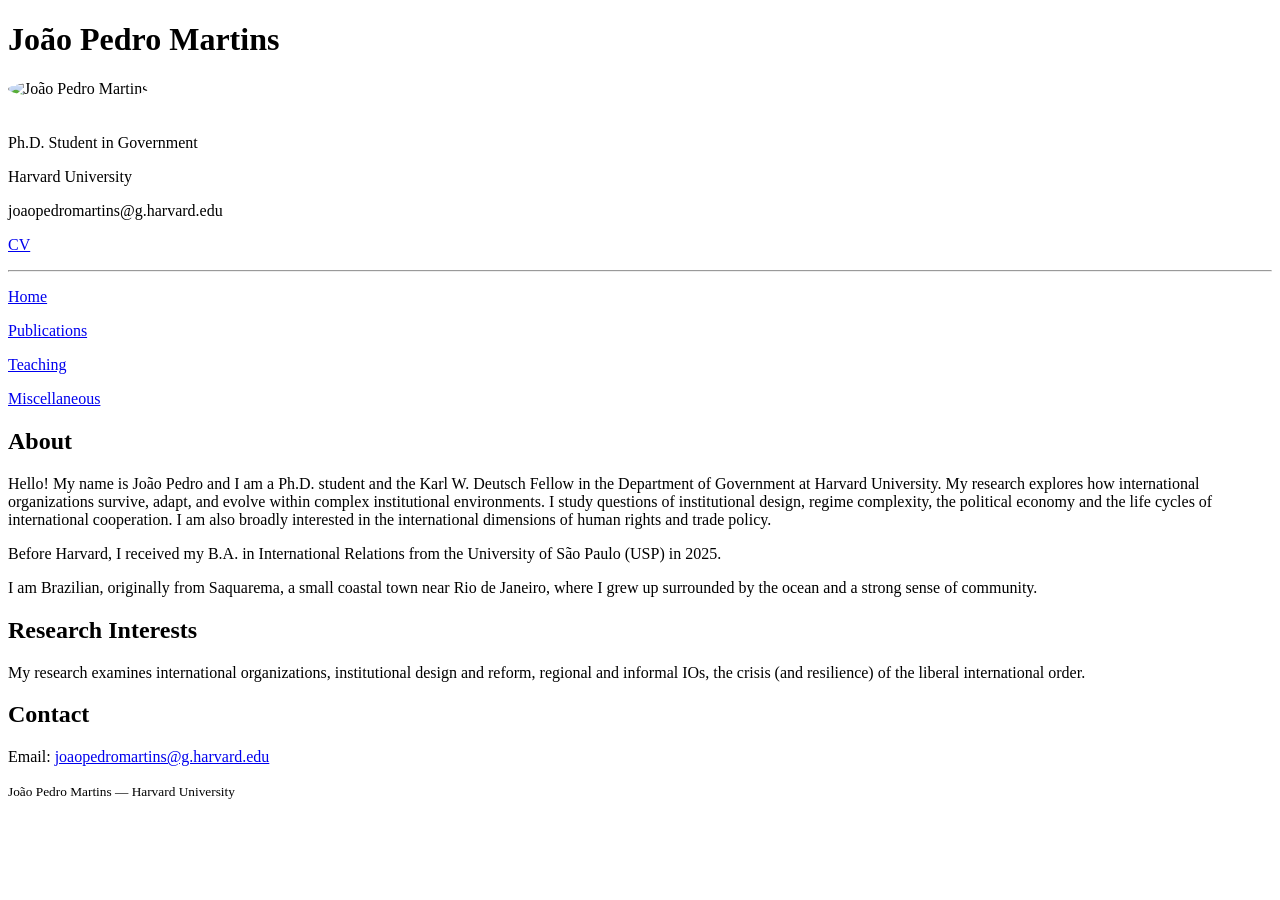
==== index.html @ b77f32cf "Update index.html" ====
<!doctype html>
<html>
  <head>
    <meta charset="utf-8">
    <meta http-equiv="X-UA-Compatible" content="chrome=1">
    <title>João Pedro Martins</title>
    <meta name="description" content="João Pedro Martins - Ph.D. student in Government at Harvard University studying International Relations and Regional Governance">
    <link rel="stylesheet" href="stylesheets/styles.css">
    <link rel="stylesheet" href="stylesheets/pygment_trac.css">
    <meta name="viewport" content="width=device-width">
  </head>
  <body>
    <div class="wrapper">
      <header>
        <h1>João Pedro Martins</h1>
        <img src="jpgm.PNG" alt="João Pedro Martins" style="width: 200px; border-radius: 50%; margin-bottom: 20px;">
        <p>Ph.D. Student in Government</p>
        <p class="view">Harvard University</p>
        <p class="view">joaopedromartins@g.harvard.edu</p>
        <p class="view"><a href="cv_joaopedromartins.pdf">CV</a></p>
        <hr>
        <p class="view"><a href="index.html">Home</a></p>
        <p class="view"><a href="publications.html">Publications</a></p>
        <p class="view"><a href="teaching.html">Teaching</a></p>
        <p class="view"><a href="miscellaneous.html">Miscellaneous</a></p>
      </header>
      
      <section>
        <h1>About</h1>
        <p>Hello! My name is João Pedro and I am a Ph.D. student and the Karl W. Deutsch Fellow in the Department of Government at Harvard University. My research explores how international organizations survive, adapt, and evolve within complex institutional environments. I study questions of institutional design, regime complexity, the political economy and the life cycles of international cooperation. I am also broadly interested in the international dimensions of human rights and trade policy.</p>
        <p>Before Harvard, I received my B.A. in International Relations from the University of São Paulo (USP) in 2025.</p>
        <p>I am Brazilian, originally from Saquarema, a small coastal town near Rio de Janeiro, where I grew up surrounded by the ocean and a strong sense of community.</p>

        <h2>Research Interests</h2>
        <p>My research examines international organizations, institutional design and reform, regional and informal IOs, the crisis (and resilience) of the liberal international order.</p>
        
        <h2>Contact</h2>
        <p>Email: <a href="mailto:joaopedromartins@g.harvard.edu">joaopedromartins@g.harvard.edu</a></p>
      </section>
      
      <footer>
        <p><small>João Pedro Martins &mdash; Harvard University</small></p>
      </footer>
    </div>
    
    <script src="javascripts/scale.fix.js"></script>
  </body>
</html>
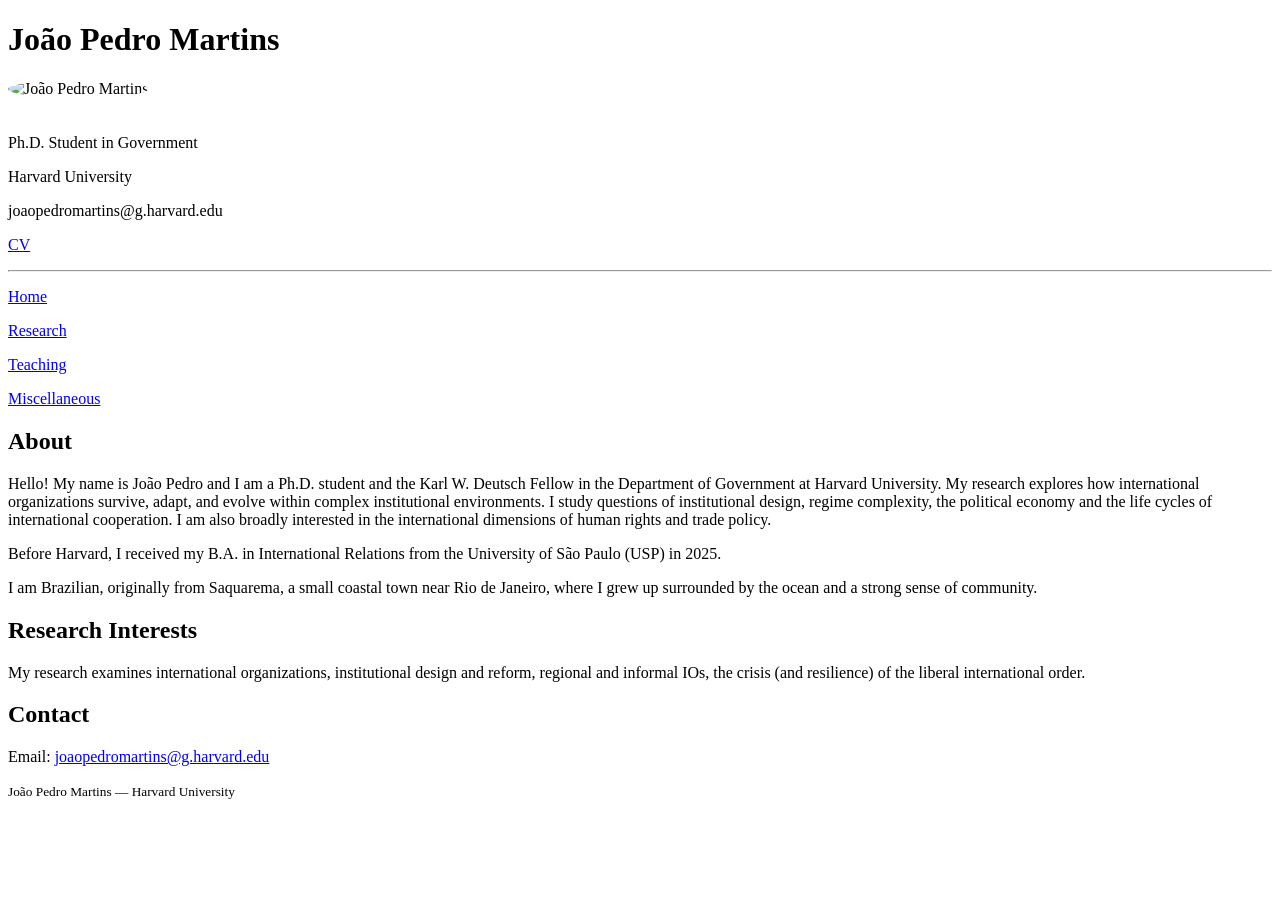
==== commit 9d529768: "Update index.html" ====
--- a/index.html
+++ b/index.html
@@ -21,7 +21,7 @@
         <p class="view"><a href="cv_joaopedromartins.pdf">CV</a></p>
         <hr>
         <p class="view"><a href="index.html">Home</a></p>
-        <p class="view"><a href="publications.html">Publications</a></p>
+        <p class="view"><a href="research.html">Research</a></p>
         <p class="view"><a href="teaching.html">Teaching</a></p>
         <p class="view"><a href="miscellaneous.html">Miscellaneous</a></p>
       </header>
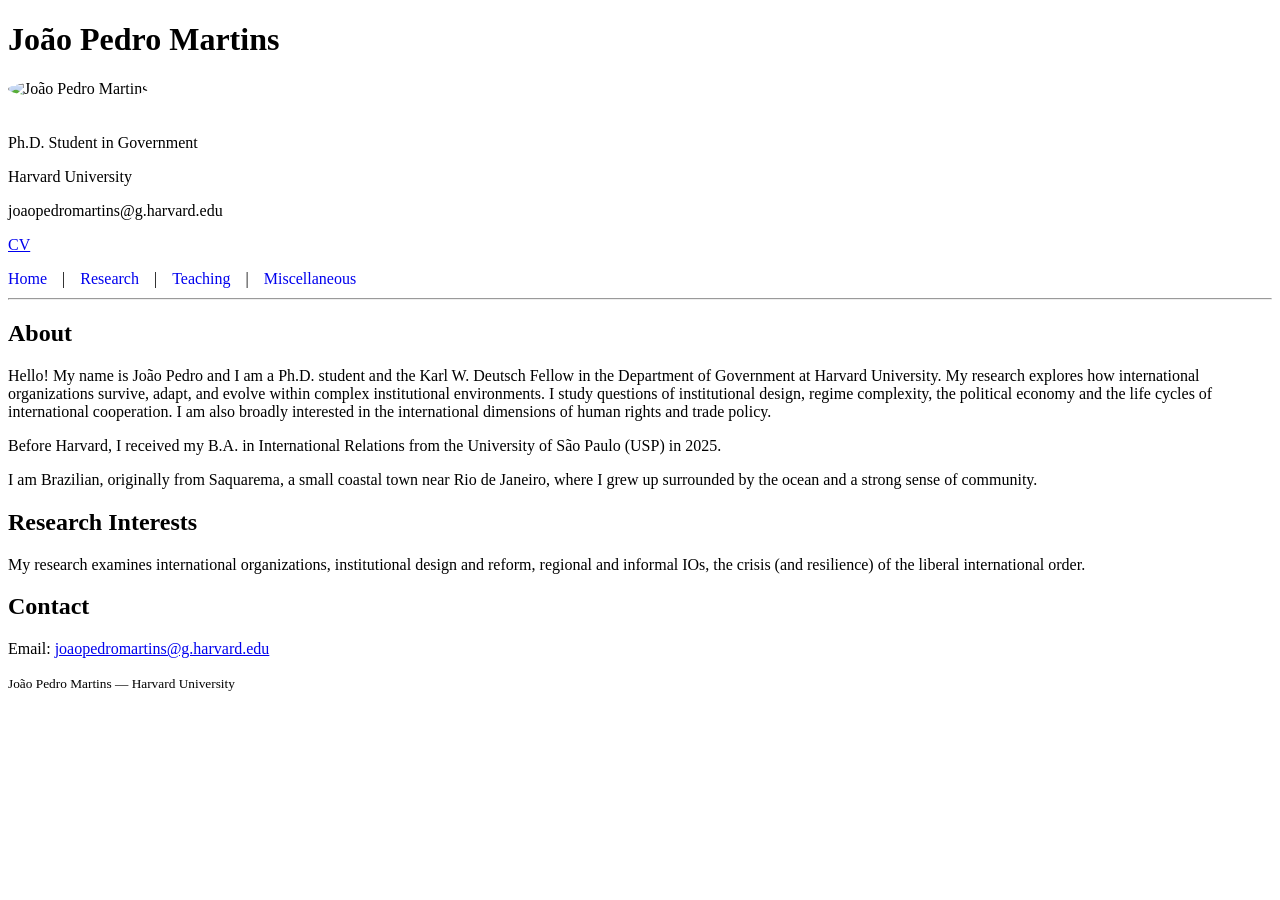
==== commit f22de1e7: "Update index.html" ====
--- a/index.html
+++ b/index.html
@@ -1,4 +1,3 @@
-
 <!doctype html>
 <html>
   <head>
@@ -9,6 +8,17 @@
     <link rel="stylesheet" href="stylesheets/styles.css">
     <link rel="stylesheet" href="stylesheets/pygment_trac.css">
     <meta name="viewport" content="width=device-width">
+    <style>
+      .nav-links {
+        display: flex;
+        gap: 15px;
+        flex-wrap: wrap;
+        margin: 10px 0;
+      }
+      .nav-links a {
+        text-decoration: none;
+      }
+    </style>
   </head>
   <body>
     <div class="wrapper">
@@ -19,19 +29,20 @@
         <p class="view">Harvard University</p>
         <p class="view">joaopedromartins@g.harvard.edu</p>
         <p class="view"><a href="cv_joaopedromartins.pdf">CV</a></p>
-        <hr>
-        <p class="view"><a href="index.html">Home</a></p>
-        <p class="view"><a href="research.html">Research</a></p>
-        <p class="view"><a href="teaching.html">Teaching</a></p>
-        <p class="view"><a href="miscellaneous.html">Miscellaneous</a></p>
       </header>
       
       <section>
+        <div class="nav-links">
+          <a href="index.html">Home</a> | 
+          <a href="research.html">Research</a> | 
+          <a href="teaching.html">Teaching</a> | 
+          <a href="miscellaneous.html">Miscellaneous</a>
+        </div>
+        <hr>
         <h1>About</h1>
         <p>Hello! My name is João Pedro and I am a Ph.D. student and the Karl W. Deutsch Fellow in the Department of Government at Harvard University. My research explores how international organizations survive, adapt, and evolve within complex institutional environments. I study questions of institutional design, regime complexity, the political economy and the life cycles of international cooperation. I am also broadly interested in the international dimensions of human rights and trade policy.</p>
         <p>Before Harvard, I received my B.A. in International Relations from the University of São Paulo (USP) in 2025.</p>
         <p>I am Brazilian, originally from Saquarema, a small coastal town near Rio de Janeiro, where I grew up surrounded by the ocean and a strong sense of community.</p>
-
         <h2>Research Interests</h2>
         <p>My research examines international organizations, institutional design and reform, regional and informal IOs, the crisis (and resilience) of the liberal international order.</p>
         
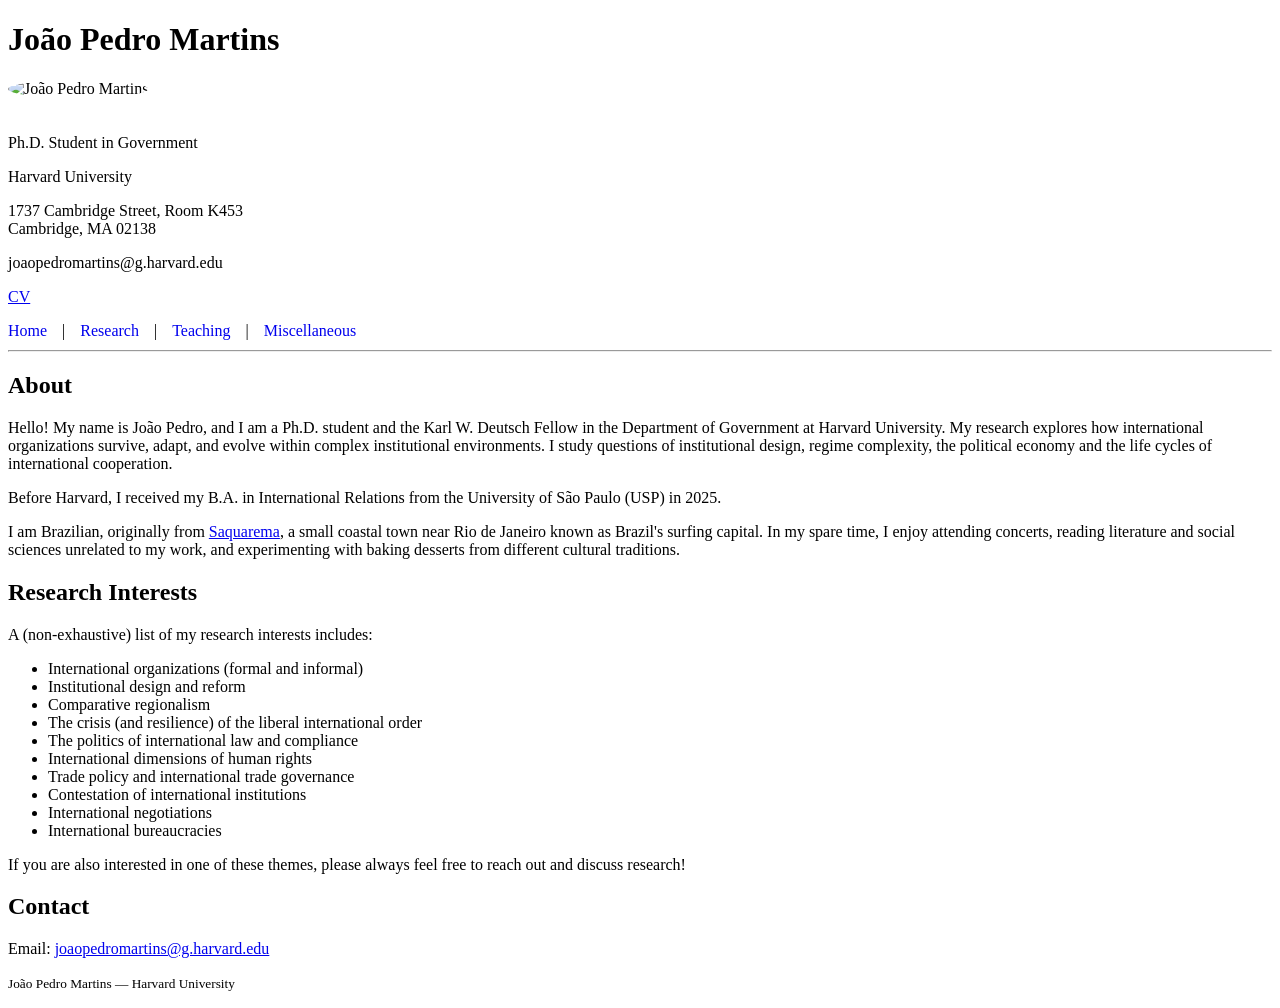
==== commit 2f9f0512: "Update index.html" ====
--- a/index.html
+++ b/index.html
@@ -27,6 +27,7 @@
         <img src="jpgm.PNG" alt="João Pedro Martins" style="width: 200px; border-radius: 50%; margin-bottom: 20px;">
         <p>Ph.D. Student in Government</p>
         <p class="view">Harvard University</p>
+        <p class="view">1737 Cambridge Street, Room K453<br>Cambridge, MA 02138</p>
         <p class="view">joaopedromartins@g.harvard.edu</p>
         <p class="view"><a href="cv_joaopedromartins.pdf">CV</a></p>
       </header>
@@ -40,11 +41,25 @@
         </div>
         <hr>
         <h1>About</h1>
-        <p>Hello! My name is João Pedro and I am a Ph.D. student and the Karl W. Deutsch Fellow in the Department of Government at Harvard University. My research explores how international organizations survive, adapt, and evolve within complex institutional environments. I study questions of institutional design, regime complexity, the political economy and the life cycles of international cooperation. I am also broadly interested in the international dimensions of human rights and trade policy.</p>
+        <p>Hello! My name is João Pedro, and I am a Ph.D. student and the Karl W. Deutsch Fellow in the Department of Government at Harvard University. My research explores how international organizations survive, adapt, and evolve within complex institutional environments. I study questions of institutional design, regime complexity, the political economy and the life cycles of international cooperation.</p>
         <p>Before Harvard, I received my B.A. in International Relations from the University of São Paulo (USP) in 2025.</p>
-        <p>I am Brazilian, originally from Saquarema, a small coastal town near Rio de Janeiro, where I grew up surrounded by the ocean and a strong sense of community.</p>
+        <p>I am Brazilian, originally from <a href="saquarema.jpg">Saquarema</a>, a small coastal town near Rio de Janeiro known as Brazil's surfing capital. In my spare time, I enjoy attending concerts, reading literature and social sciences unrelated to my work, and experimenting with baking desserts from different cultural traditions.</p>
+        
         <h2>Research Interests</h2>
-        <p>My research examines international organizations, institutional design and reform, regional and informal IOs, the crisis (and resilience) of the liberal international order.</p>
+        <p>A (non-exhaustive) list of my research interests includes:</p>
+        <ul>
+          <li>International organizations (formal and informal)</li>
+          <li>Institutional design and reform</li>
+          <li>Comparative regionalism</li>
+          <li>The crisis (and resilience) of the liberal international order</li>
+          <li>The politics of international law and compliance</li>
+          <li>International dimensions of human rights</li>
+          <li>Trade policy and international trade governance</li>
+          <li>Contestation of international institutions</li>
+          <li>International negotiations</li>
+          <li>International bureaucracies</li>
+        </ul>
+        <p>If you are also interested in one of these themes, please always feel free to reach out and discuss research!</p>
         
         <h2>Contact</h2>
         <p>Email: <a href="mailto:joaopedromartins@g.harvard.edu">joaopedromartins@g.harvard.edu</a></p>
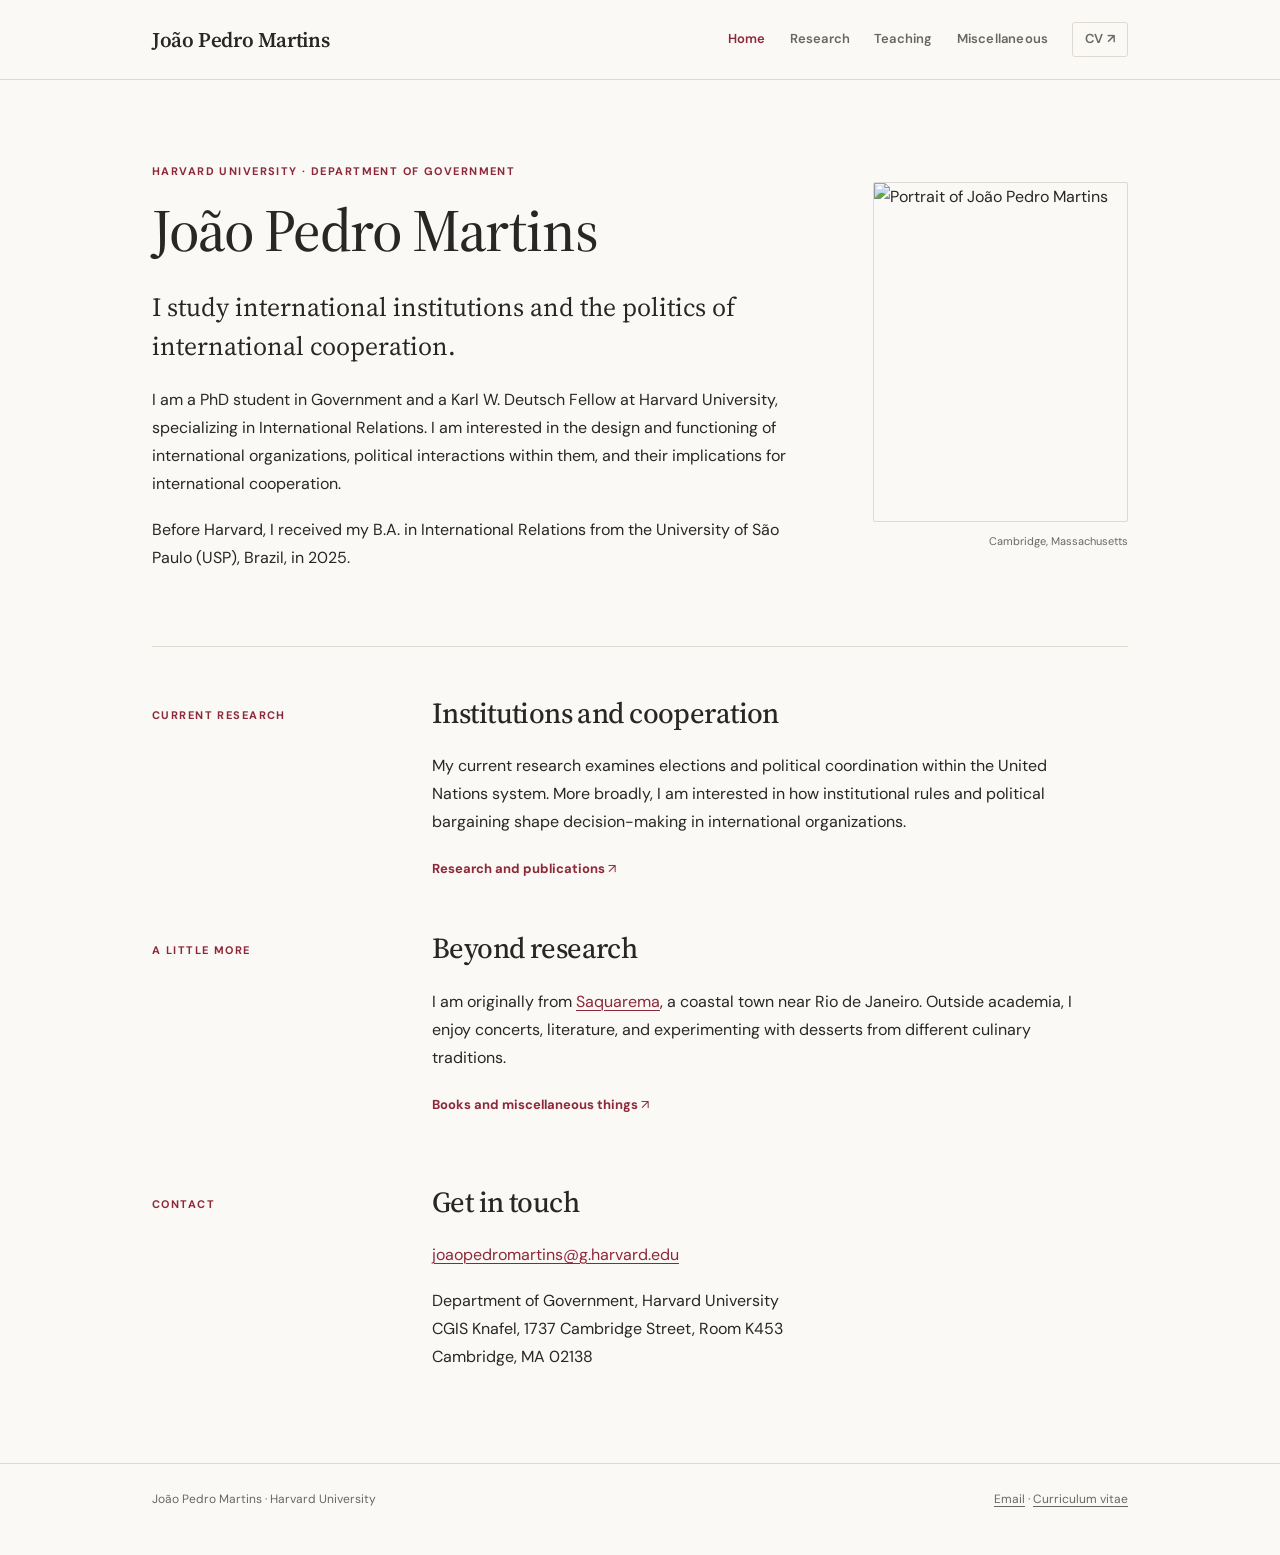
==== commit 6a212de3: "Redesign academic website and update professional details Apply the supplied four-page design, refre" ====
--- a/index.html
+++ b/index.html
@@ -1,75 +1,72 @@
 <!doctype html>
-<html>
-  <head>
-    <meta charset="utf-8">
-    <meta http-equiv="X-UA-Compatible" content="chrome=1">
-    <title>João Pedro Martins</title>
-    <meta name="description" content="João Pedro Martins - Ph.D. student in Government at Harvard University studying International Relations and Regional Governance">
-    <link rel="stylesheet" href="stylesheets/styles.css">
-    <link rel="stylesheet" href="stylesheets/pygment_trac.css">
-    <meta name="viewport" content="width=device-width">
-    <style>
-      .nav-links {
-        display: flex;
-        gap: 15px;
-        flex-wrap: wrap;
-        margin: 10px 0;
-      }
-      .nav-links a {
-        text-decoration: none;
-      }
-    </style>
-  </head>
-  <body>
-    <div class="wrapper">
-      <header>
+<html lang="en">
+<head>
+  <meta charset="utf-8">
+  <meta name="viewport" content="width=device-width, initial-scale=1">
+  <meta name="description" content="João Pedro Martins is a PhD student in Government at Harvard University studying international institutions and the politics of international cooperation.">
+  <meta name="theme-color" content="#faf9f6">
+  <link rel="canonical" href="https://joaopedromartins.com/">
+  <title>João Pedro Martins · Harvard University</title>
+  <link rel="stylesheet" href="stylesheets/styles.css">
+</head>
+<body>
+  <a class="skip-link" href="#main">Skip to content</a>
+  <header class="site-header">
+    <div class="site-shell header-inner">
+      <a class="wordmark" href="index.html">João Pedro Martins</a>
+      <nav class="nav" aria-label="Primary navigation">
+        <a href="index.html" aria-current="page">Home</a>
+        <a href="research.html">Research</a>
+        <a href="teaching.html">Teaching</a>
+        <a href="miscellaneous.html">Miscellaneous</a>
+        <a class="cv-link" href="cv_joaopedromartins.pdf">CV ↗</a>
+      </nav>
+    </div>
+  </header>
+  <main id="main" class="site-shell">
+    <div class="hero">
+      <div class="intro">
+        <p class="eyebrow">Harvard University · Department of Government</p>
         <h1>João Pedro Martins</h1>
-        <img src="jpgm.PNG" alt="João Pedro Martins" style="width: 200px; border-radius: 50%; margin-bottom: 20px;">
-        <p>Ph.D. Student in Government</p>
-        <p class="view">Harvard University</p>
-        <p class="view">1737 Cambridge Street, Room K453<br>Cambridge, MA 02138</p>
-        <p class="view">joaopedromartins@g.harvard.edu</p>
-        <p class="view"><a href="cv_joaopedromartins.pdf">CV</a></p>
-      </header>
-      
-      <section>
-        <div class="nav-links">
-          <a href="index.html">Home</a> | 
-          <a href="research.html">Research</a> | 
-          <a href="teaching.html">Teaching</a> | 
-          <a href="miscellaneous.html">Miscellaneous</a>
-        </div>
-        <hr>
-        <h1>About</h1>
-        <p>Hello! My name is João Pedro, and I am a Ph.D. student and the Karl W. Deutsch Fellow in the Department of Government at Harvard University. My research explores how international organizations survive, adapt, and evolve within complex institutional environments. I study questions of institutional design, regime complexity, the political economy and the life cycles of international cooperation.</p>
-        <p>Before Harvard, I received my B.A. in International Relations from the University of São Paulo (USP) in 2025.</p>
-        <p>I am Brazilian, originally from <a href="saquarema.jpg">Saquarema</a>, a small coastal town near Rio de Janeiro known as Brazil's surfing capital. In my spare time, I enjoy attending concerts, reading literature and social sciences unrelated to my work, and experimenting with baking desserts from different cultural traditions.</p>
-        
-        <h2>Research Interests</h2>
-        <p>A (non-exhaustive) list of my research interests includes:</p>
-        <ul>
-          <li>International organizations (formal and informal)</li>
-          <li>Institutional design and reform</li>
-          <li>Comparative regionalism</li>
-          <li>The crisis (and resilience) of the liberal international order</li>
-          <li>The politics of international law and compliance</li>
-          <li>International dimensions of human rights</li>
-          <li>Trade policy and international trade governance</li>
-          <li>Contestation of international institutions</li>
-          <li>International negotiations</li>
-          <li>International bureaucracies</li>
-        </ul>
-        <p>If you are also interested in one of these themes, please always feel free to reach out and discuss research!</p>
-        
-        <h2>Contact</h2>
-        <p>Email: <a href="mailto:joaopedromartins@g.harvard.edu">joaopedromartins@g.harvard.edu</a></p>
-      </section>
-      
-      <footer>
-        <p><small>João Pedro Martins &mdash; Harvard University</small></p>
-      </footer>
+        <p class="lead">I study international institutions and the politics of international cooperation.</p>
+        <p>I am a PhD student in Government and a Karl W. Deutsch Fellow at Harvard University, specializing in International Relations. I am interested in the design and functioning of international organizations, political interactions within them, and their implications for international cooperation.</p>
+        <p>Before Harvard, I received my B.A. in International Relations from the University of São Paulo (USP), Brazil, in 2025.</p>
+      </div>
+      <figure class="portrait">
+        <img src="jpgm.PNG" alt="Portrait of João Pedro Martins" width="255" height="340">
+        <figcaption>Cambridge, Massachusetts</figcaption>
+      </figure>
     </div>
-    
-    <script src="javascripts/scale.fix.js"></script>
-  </body>
+    <section class="content-grid" aria-labelledby="current-work-title">
+      <div class="section-label">Current research</div>
+      <div class="prose">
+        <h2 id="current-work-title">Institutions and cooperation</h2>
+        <p>My current research examines elections and political coordination within the United Nations system. More broadly, I am interested in how institutional rules and political bargaining shape decision-making in international organizations.</p>
+        <a class="text-link" href="research.html">Research and publications</a>
+      </div>
+    </section>
+    <section class="content-grid" aria-labelledby="background-title">
+      <div class="section-label">A little more</div>
+      <div class="prose">
+        <h2 id="background-title">Beyond research</h2>
+        <p>I am originally from <a href="saquarema.jpg">Saquarema</a>, a coastal town near Rio de Janeiro. Outside academia, I enjoy concerts, literature, and experimenting with desserts from different culinary traditions.</p>
+        <p><a class="text-link" href="miscellaneous.html">Books and miscellaneous things</a></p>
+      </div>
+    </section>
+    <section class="content-grid" aria-labelledby="contact-title">
+      <div class="section-label">Contact</div>
+      <div class="prose">
+        <h2 id="contact-title">Get in touch</h2>
+        <p><a href="mailto:joaopedromartins@g.harvard.edu">joaopedromartins@g.harvard.edu</a></p>
+        <address>Department of Government, Harvard University<br>CGIS Knafel, 1737 Cambridge Street, Room K453<br>Cambridge, MA 02138</address>
+      </div>
+    </section>
+  </main>
+  <footer class="site-footer">
+    <div class="site-shell footer-inner">
+      <p>João Pedro Martins · Harvard University</p>
+      <p><a href="mailto:joaopedromartins@g.harvard.edu">Email</a> · <a href="cv_joaopedromartins.pdf">Curriculum vitae</a></p>
+    </div>
+  </footer>
+</body>
 </html>
--- a/stylesheets/styles.css
+++ b/stylesheets/styles.css
@@ -0,0 +1,96 @@
+@import url('https://fonts.googleapis.com/css2?family=DM+Sans:wght@400;500;600;700&family=Source+Serif+4:opsz,wght@8..60,400;8..60,500;8..60,600&display=swap');
+
+:root {
+  --paper: #faf9f6;
+  --ink: #292725;
+  --muted: #696761;
+  --line: #ded9d1;
+  --accent: #8e2839;
+  --accent-hover: #641c29;
+  --serif: 'Source Serif 4', Georgia, 'Times New Roman', serif;
+  --sans: 'DM Sans', system-ui, -apple-system, sans-serif;
+}
+* { box-sizing: border-box; }
+html { scroll-behavior: smooth; }
+body { margin: 0; background: var(--paper); color: var(--ink); font: 16px/1.75 var(--sans); -webkit-font-smoothing: antialiased; }
+a { color: var(--accent); text-decoration-thickness: 1px; text-underline-offset: 3px; }
+a:hover { color: var(--accent-hover); }
+a:focus-visible { outline: 2px solid var(--accent); outline-offset: 4px; border-radius: 2px; }
+.skip-link { position: absolute; top: -4rem; left: 1rem; padding: .4rem .75rem; background: var(--ink); color: #fff; z-index: 100; }
+.skip-link:focus { top: .6rem; }
+.site-shell { max-width: 1060px; margin: 0 auto; padding-inline: 42px; }
+.site-header { border-bottom: 1px solid var(--line); }
+.header-inner { display: flex; align-items: center; justify-content: space-between; gap: 24px; padding-top: 22px; padding-bottom: 22px; }
+.wordmark { font: 600 21px/1.1 var(--serif); letter-spacing: -.018em; color: var(--ink); text-decoration: none; white-space: nowrap; }
+.nav { display: flex; align-items: center; flex-wrap: wrap; gap: 12px 24px; }
+.nav a { font-size: 13px; font-weight: 600; text-decoration: none; color: var(--muted); letter-spacing: .015em; }
+.nav a:hover, .nav a[aria-current='page'] { color: var(--accent); }
+.nav .cv-link { border: 1px solid var(--line); padding: 5px 12px; border-radius: 3px; }
+.nav .cv-link:hover { border-color: var(--accent); }
+main { padding-bottom: 92px; }
+.hero { display: grid; grid-template-columns: minmax(0, 1fr) 255px; gap: 72px; align-items: center; padding: 82px 0 74px; border-bottom: 1px solid var(--line); }
+.eyebrow { margin: 0 0 16px; color: var(--accent); font-weight: 700; text-transform: uppercase; letter-spacing: .13em; font-size: 11px; }
+h1, h2, h3, h4 { font-family: var(--serif); font-weight: 500; letter-spacing: -.02em; color: var(--ink); }
+h1 { font-size: clamp(40px, 5vw, 60px); line-height: 1.12; margin: 0 0 24px; }
+h2 { font-size: 29px; line-height: 1.25; margin: 0 0 21px; }
+h3 { font-size: 21px; line-height: 1.3; margin: 0 0 6px; }
+.lead { font: 400 clamp(21px, 2.3vw, 26px)/1.5 var(--serif); margin: 0 0 20px; max-width: 670px; }
+p { margin: 0 0 18px; }
+address { font-style: normal; }
+.prose { overflow-wrap: anywhere; }
+.hero .intro { max-width: 670px; }
+.hero .intro p:last-child { margin-bottom: 0; }
+.portrait { margin: 0; }
+.portrait img { display: block; width: 100%; height: auto; aspect-ratio: 3/4; object-fit: cover; object-position: center 25%; border-radius: 2px; border: 1px solid var(--line); }
+.portrait figcaption { margin-top: 10px; color: var(--muted); font-size: 11px; text-align: right; }
+.content-grid { display: grid; grid-template-columns: 210px minmax(0, 1fr); gap: 70px; padding: 48px 0 0; }
+.section-label { font-size: 11px; color: var(--accent); font-weight: 700; letter-spacing: .13em; text-transform: uppercase; padding-top: 11px; }
+.prose { max-width: 650px; }
+.prose p { margin-bottom: 18px; }
+.subtle { color: var(--muted); }
+.feature { margin: 0 0 28px; padding: 0 0 26px; border-bottom: 1px solid var(--line); }
+.feature:last-child { border-bottom: 0; margin-bottom: 0; }
+.meta { color: var(--muted); font-size: 13px; margin-top: 3px; margin-bottom: 10px; }
+.feature p { margin: 8px 0 10px; }
+.text-link { text-decoration: none; font-weight: 700; font-size: 13px; }
+.text-link::after { content: ' ↗'; font-weight: 400; }
+.page-heading { padding: 74px 0 42px; border-bottom: 1px solid var(--line); }
+.page-heading h1 { margin-bottom: 18px; }
+.page-heading p { max-width: 700px; }
+.page-heading .lead { font-size: 22px; }
+.item-list { list-style: none; padding: 0; margin: 0; }
+.item-list li { margin: 0 0 22px; padding-bottom: 20px; border-bottom: 1px solid var(--line); }
+.item-list li:last-child { border: 0; }
+.item-list p { margin: 0; }
+.reading-list { list-style: none; padding: 0; margin: 0; }
+.reading-list li { border-bottom: 1px solid var(--line); padding: 11px 0; }
+.reading-list li:last-child { border-bottom: 0; }
+.reading-list em { font-family: var(--serif); font-size: 17px; }
+.site-footer { border-top: 1px solid var(--line); padding: 25px 0 45px; }
+.footer-inner { display: flex; justify-content: space-between; gap: 20px; flex-wrap: wrap; color: var(--muted); font-size: 12px; }
+.footer-inner p { margin: 0; }
+.footer-inner a { color: var(--muted); }
+.footer-inner a:hover { color: var(--accent); }
+@media (max-width: 850px) {
+  .site-shell { padding-inline: 26px; }
+  .header-inner { align-items: flex-start; flex-direction: column; gap: 18px; }
+  .hero { grid-template-columns: minmax(0, 1fr) 205px; gap: 36px; }
+  .content-grid { grid-template-columns: 150px minmax(0, 1fr); gap: 38px; }
+}
+@media (max-width: 620px) {
+  .site-shell { padding-inline: 22px; }
+  .header-inner { align-items: flex-start; flex-direction: column; gap: 18px; padding: 20px 22px; }
+  .nav { column-gap: 20px; row-gap: 10px; }
+  .nav a { font-size: 12px; }
+  .hero { padding: 50px 0 46px; grid-template-columns: 1fr; gap: 30px; }
+  .portrait { max-width: 210px; }
+  .portrait figcaption { text-align: left; }
+  .content-grid { grid-template-columns: 1fr; gap: 13px; padding: 34px 0 0; }
+  .section-label { padding-top: 0; }
+  .page-heading { padding: 50px 0 34px; }
+  h1 { font-size: 42px; }
+  h2 { font-size: 27px; }
+  main { padding-bottom: 60px; }
+}
+@media (prefers-reduced-motion: reduce) { html { scroll-behavior: auto; } }
+@media print { .site-header .nav, .portrait { display: none; } body { background: #fff; font-size: 12pt; } .site-shell { max-width: none; padding: 0; } .hero { display: block; } }
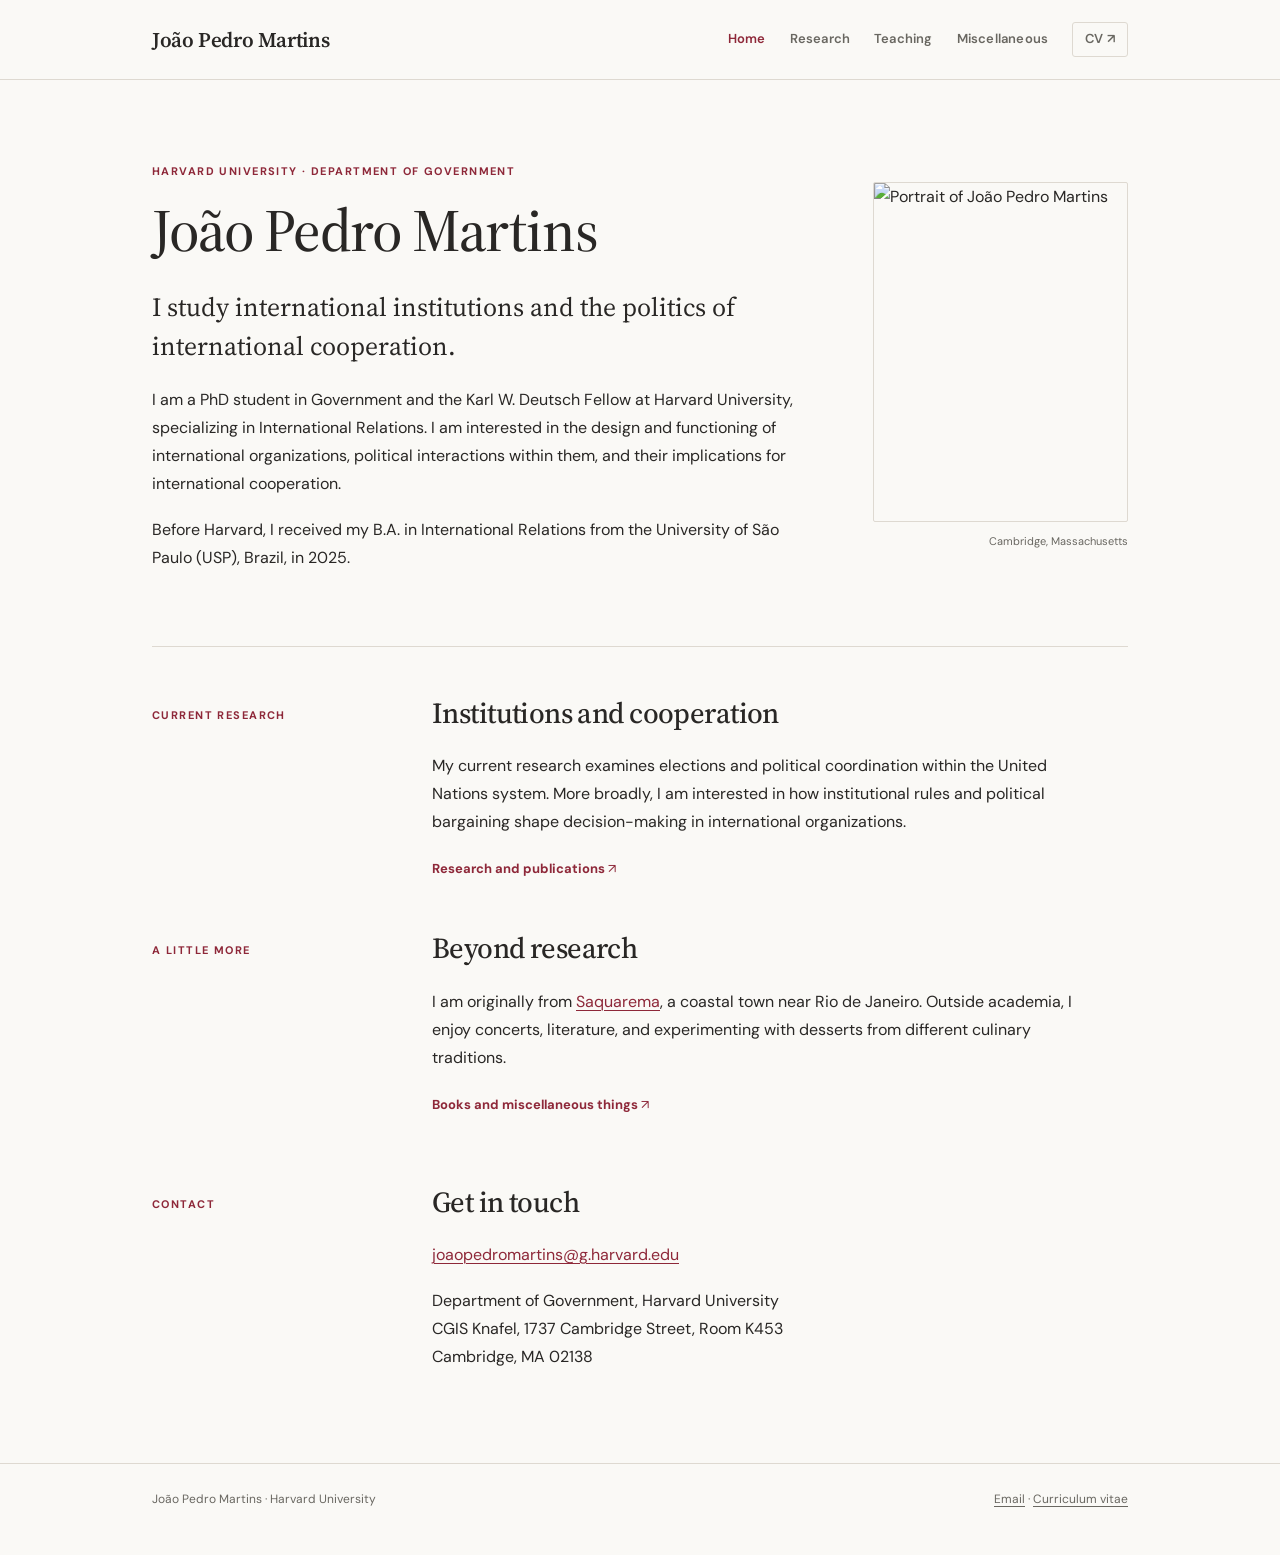
==== commit c53acffe: "Correct Karl W. Deutsch fellowship wording" ====
--- a/index.html
+++ b/index.html
@@ -7,7 +7,7 @@
   <meta name="theme-color" content="#faf9f6">
   <link rel="canonical" href="https://joaopedromartins.com/">
   <title>João Pedro Martins · Harvard University</title>
-  <link rel="stylesheet" href="stylesheets/styles.css">
+  <link rel="stylesheet" href="stylesheets/site-b94f9ae9.css">
 </head>
 <body>
   <a class="skip-link" href="#main">Skip to content</a>
@@ -29,7 +29,7 @@
         <p class="eyebrow">Harvard University · Department of Government</p>
         <h1>João Pedro Martins</h1>
         <p class="lead">I study international institutions and the politics of international cooperation.</p>
-        <p>I am a PhD student in Government and a Karl W. Deutsch Fellow at Harvard University, specializing in International Relations. I am interested in the design and functioning of international organizations, political interactions within them, and their implications for international cooperation.</p>
+        <p>I am a PhD student in Government and the Karl W. Deutsch Fellow at Harvard University, specializing in International Relations. I am interested in the design and functioning of international organizations, political interactions within them, and their implications for international cooperation.</p>
         <p>Before Harvard, I received my B.A. in International Relations from the University of São Paulo (USP), Brazil, in 2025.</p>
       </div>
       <figure class="portrait">
--- a/stylesheets/site-b94f9ae9.css
+++ b/stylesheets/site-b94f9ae9.css
@@ -0,0 +1,96 @@
+@import url('https://fonts.googleapis.com/css2?family=DM+Sans:wght@400;500;600;700&family=Source+Serif+4:opsz,wght@8..60,400;8..60,500;8..60,600&display=swap');
+
+:root {
+  --paper: #faf9f6;
+  --ink: #292725;
+  --muted: #696761;
+  --line: #ded9d1;
+  --accent: #8e2839;
+  --accent-hover: #641c29;
+  --serif: 'Source Serif 4', Georgia, 'Times New Roman', serif;
+  --sans: 'DM Sans', system-ui, -apple-system, sans-serif;
+}
+* { box-sizing: border-box; }
+html { scroll-behavior: smooth; }
+body { margin: 0; background: var(--paper); color: var(--ink); font: 16px/1.75 var(--sans); -webkit-font-smoothing: antialiased; }
+a { color: var(--accent); text-decoration-thickness: 1px; text-underline-offset: 3px; }
+a:hover { color: var(--accent-hover); }
+a:focus-visible { outline: 2px solid var(--accent); outline-offset: 4px; border-radius: 2px; }
+.skip-link { position: absolute; top: -4rem; left: 1rem; padding: .4rem .75rem; background: var(--ink); color: #fff; z-index: 100; }
+.skip-link:focus { top: .6rem; }
+.site-shell { max-width: 1060px; margin: 0 auto; padding-inline: 42px; }
+.site-header { border-bottom: 1px solid var(--line); }
+.header-inner { display: flex; align-items: center; justify-content: space-between; gap: 24px; padding-top: 22px; padding-bottom: 22px; }
+.wordmark { font: 600 21px/1.1 var(--serif); letter-spacing: -.018em; color: var(--ink); text-decoration: none; white-space: nowrap; }
+.nav { display: flex; align-items: center; flex-wrap: wrap; gap: 12px 24px; }
+.nav a { font-size: 13px; font-weight: 600; text-decoration: none; color: var(--muted); letter-spacing: .015em; }
+.nav a:hover, .nav a[aria-current='page'] { color: var(--accent); }
+.nav .cv-link { border: 1px solid var(--line); padding: 5px 12px; border-radius: 3px; }
+.nav .cv-link:hover { border-color: var(--accent); }
+main { padding-bottom: 92px; }
+.hero { display: grid; grid-template-columns: minmax(0, 1fr) 255px; gap: 72px; align-items: center; padding: 82px 0 74px; border-bottom: 1px solid var(--line); }
+.eyebrow { margin: 0 0 16px; color: var(--accent); font-weight: 700; text-transform: uppercase; letter-spacing: .13em; font-size: 11px; }
+h1, h2, h3, h4 { font-family: var(--serif); font-weight: 500; letter-spacing: -.02em; color: var(--ink); }
+h1 { font-size: clamp(40px, 5vw, 60px); line-height: 1.12; margin: 0 0 24px; }
+h2 { font-size: 29px; line-height: 1.25; margin: 0 0 21px; }
+h3 { font-size: 21px; line-height: 1.3; margin: 0 0 6px; }
+.lead { font: 400 clamp(21px, 2.3vw, 26px)/1.5 var(--serif); margin: 0 0 20px; max-width: 670px; }
+p { margin: 0 0 18px; }
+address { font-style: normal; }
+.prose { overflow-wrap: anywhere; }
+.hero .intro { max-width: 670px; }
+.hero .intro p:last-child { margin-bottom: 0; }
+.portrait { margin: 0; }
+.portrait img { display: block; width: 100%; height: auto; aspect-ratio: 3/4; object-fit: cover; object-position: center 25%; border-radius: 2px; border: 1px solid var(--line); }
+.portrait figcaption { margin-top: 10px; color: var(--muted); font-size: 11px; text-align: right; }
+.content-grid { display: grid; grid-template-columns: 210px minmax(0, 1fr); gap: 70px; padding: 48px 0 0; }
+.section-label { font-size: 11px; color: var(--accent); font-weight: 700; letter-spacing: .13em; text-transform: uppercase; padding-top: 11px; }
+.prose { max-width: 650px; }
+.prose p { margin-bottom: 18px; }
+.subtle { color: var(--muted); }
+.feature { margin: 0 0 28px; padding: 0 0 26px; border-bottom: 1px solid var(--line); }
+.feature:last-child { border-bottom: 0; margin-bottom: 0; }
+.meta { color: var(--muted); font-size: 13px; margin-top: 3px; margin-bottom: 10px; }
+.feature p { margin: 8px 0 10px; }
+.text-link { text-decoration: none; font-weight: 700; font-size: 13px; }
+.text-link::after { content: ' ↗'; font-weight: 400; }
+.page-heading { padding: 74px 0 42px; border-bottom: 1px solid var(--line); }
+.page-heading h1 { margin-bottom: 18px; }
+.page-heading p { max-width: 700px; }
+.page-heading .lead { font-size: 22px; }
+.item-list { list-style: none; padding: 0; margin: 0; }
+.item-list li { margin: 0 0 22px; padding-bottom: 20px; border-bottom: 1px solid var(--line); }
+.item-list li:last-child { border: 0; }
+.item-list p { margin: 0; }
+.reading-list { list-style: none; padding: 0; margin: 0; }
+.reading-list li { border-bottom: 1px solid var(--line); padding: 11px 0; }
+.reading-list li:last-child { border-bottom: 0; }
+.reading-list em { font-family: var(--serif); font-size: 17px; }
+.site-footer { border-top: 1px solid var(--line); padding: 25px 0 45px; }
+.footer-inner { display: flex; justify-content: space-between; gap: 20px; flex-wrap: wrap; color: var(--muted); font-size: 12px; }
+.footer-inner p { margin: 0; }
+.footer-inner a { color: var(--muted); }
+.footer-inner a:hover { color: var(--accent); }
+@media (max-width: 850px) {
+  .site-shell { padding-inline: 26px; }
+  .header-inner { align-items: flex-start; flex-direction: column; gap: 18px; }
+  .hero { grid-template-columns: minmax(0, 1fr) 205px; gap: 36px; }
+  .content-grid { grid-template-columns: 150px minmax(0, 1fr); gap: 38px; }
+}
+@media (max-width: 620px) {
+  .site-shell { padding-inline: 22px; }
+  .header-inner { align-items: flex-start; flex-direction: column; gap: 18px; padding: 20px 22px; }
+  .nav { column-gap: 20px; row-gap: 10px; }
+  .nav a { font-size: 12px; }
+  .hero { padding: 50px 0 46px; grid-template-columns: 1fr; gap: 30px; }
+  .portrait { max-width: 210px; }
+  .portrait figcaption { text-align: left; }
+  .content-grid { grid-template-columns: 1fr; gap: 13px; padding: 34px 0 0; }
+  .section-label { padding-top: 0; }
+  .page-heading { padding: 50px 0 34px; }
+  h1 { font-size: 42px; }
+  h2 { font-size: 27px; }
+  main { padding-bottom: 60px; }
+}
+@media (prefers-reduced-motion: reduce) { html { scroll-behavior: auto; } }
+@media print { .site-header .nav, .portrait { display: none; } body { background: #fff; font-size: 12pt; } .site-shell { max-width: none; padding: 0; } .hero { display: block; } }
